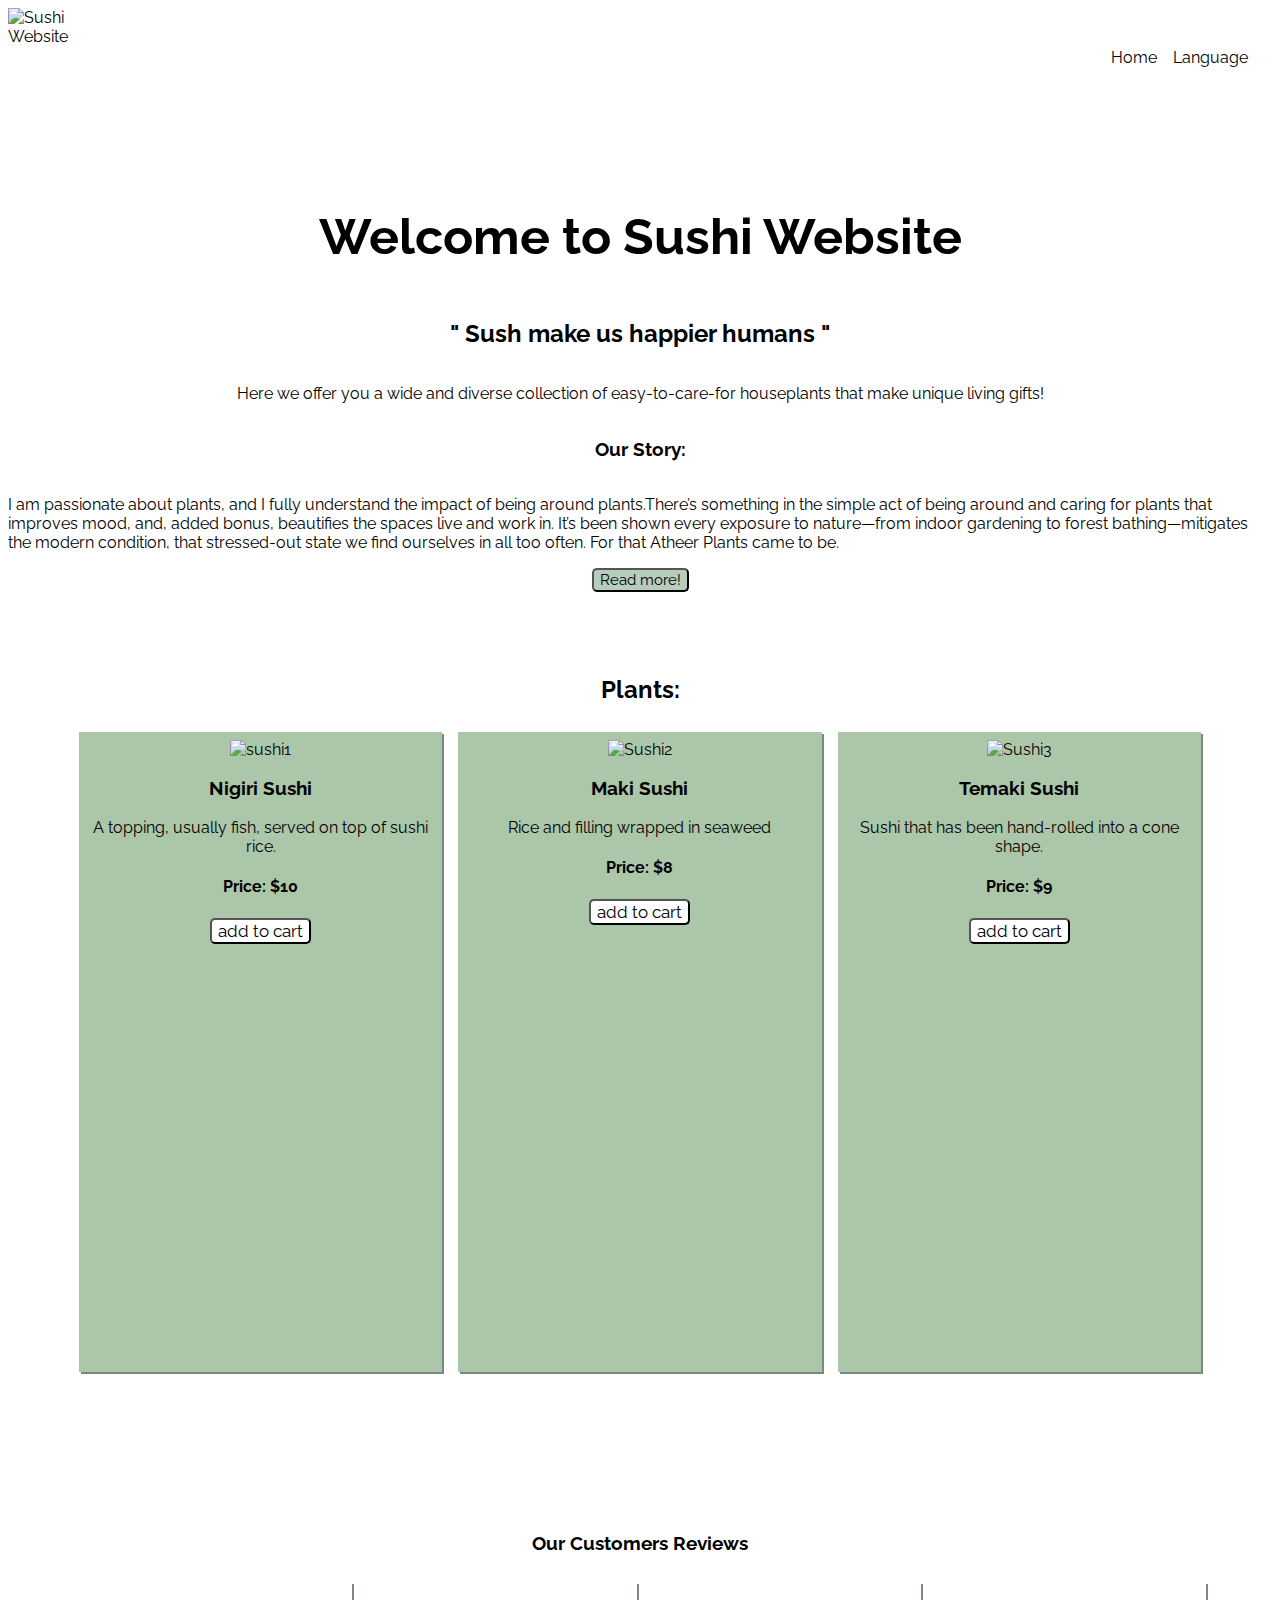
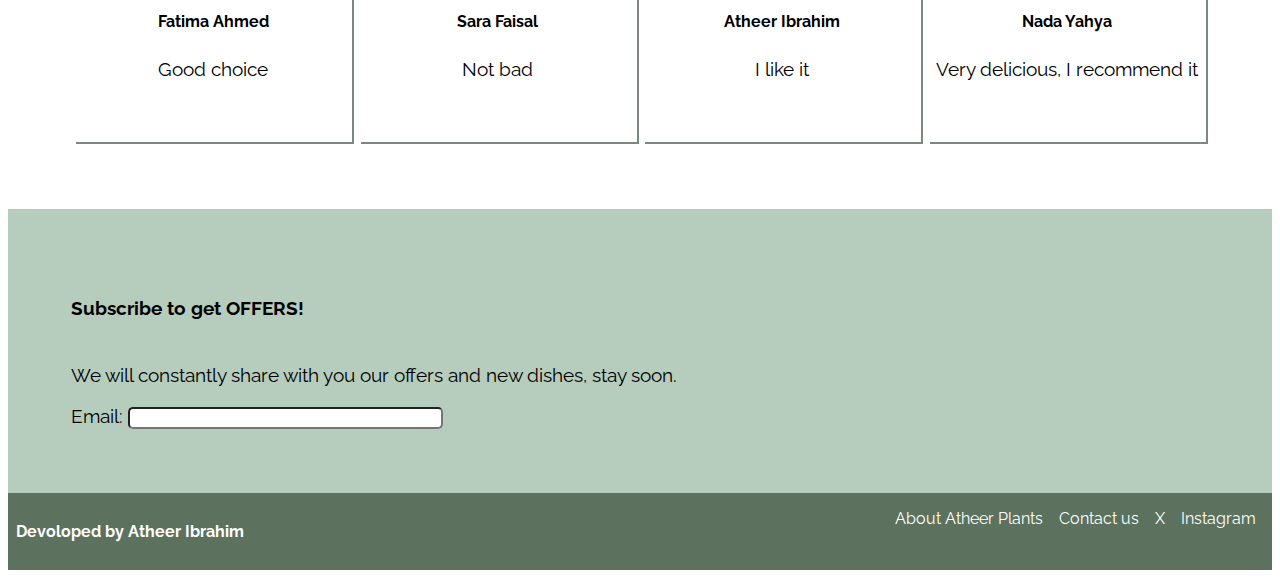
==== index.html @ 40ecdefb "change section about" ====
<!DOCTYPE html>
<html lang="en">
  <head>
    <meta charset="UTF-8" />
    <meta name="viewport" content="width=device-width" initial-scale="1.0" />
    <meta
      name="description"
      content="Ecommerce flower website built with html"
    />
    <meta name="author" content="Room8" />
    <link rel="preconnect" href="https://fonts.googleapis.com" />
    <link rel="preconnect" href="https://fonts.gstatic.com" crossorigin />
    <link
      href="https://fonts.googleapis.com/css2?family=Fredoka:wght@300..700&family=Raleway:ital,wght@0,100..900;1,100..900&family=Roboto:wght@100&display=swap"
      rel="stylesheet"
    />
    <title>Sushi Website</title>
    <link rel="icon" href="img/iconL.png" type="image/ x icon" />
    <link rel="stylesheet" href="style.css" />
  </head>

  <body>
    <header>
      <img src="img/L1.png" alt="Sushi Website" width="8%" height="8%" />
      <nav>
        <ul>
          <li><a href="#" role="button" class="nav-nav">Home</a></li>
          <li>
            <a href="#Language" role="button" class="nav-nav">Language</a>
          </li>
        </ul>
      </nav>
    </header>

    <main>
      <section id="About">
        <h1>Welcome to Sushi Website</h1>
        <h2>" Sush make us happier humans "</h2>
        <p>
          Here we offer you a wide and diverse collection of easy-to-care-for
          houseplants that make unique living gifts!
        </p>
        <h3>Our Story:</h3>
        <p>
          I am passionate about plants, and I fully understand the impact of
          being around plants.There’s something in the simple act of being
          around and caring for plants that improves mood, and, added bonus,
          beautifies the spaces live and work in. It’s been shown every exposure
          to nature—from indoor gardening to forest bathing—mitigates the modern
          condition, that stressed-out state we find ourselves in all too often.
          For that Atheer Plants came to be.
        </p>
        <button aria-label="Read more about us">Read more!</button>
      </section>

      <!-- Product Section -->

      <section id="products-section">
        <h2>Plants:</h2>

        <div class="products">
          <article class="product">
            <img
              src="https://th.bing.com/th/id/OIP.TfHrokat391_CIAOw90EuQHaFj?w=228&h=180&c=7&r=0&o=5&dpr=1.4&pid=1.7"
              class="img--products"
              alt="sushi1"
            />
            <h3>Nigiri Sushi</h3>
            <p>A topping, usually fish, served on top of sushi rice.</p>
            <h4>Price: $10</h4>
            <button aria-label="purchasing">add to cart</button>
          </article>

          <article class="product">
            <img
              src="https://th.bing.com/th/id/OIP.9Ju_peqFHGp0_SPlcBiK3wHaEc?w=287&h=180&c=7&r=0&o=5&dpr=1.4&pid=1.7"
              class="img--products"
              alt="Sushi2"
            />
            <h3>Maki Sushi</h3>
            <p>Rice and filling wrapped in seaweed</p>
            <h4>Price: $8</h4>
            <button aria-label="purchasing">add to cart</button>
          </article>

          <article class="product">
            <img
              src="https://th.bing.com/th/id/OIP.4RPrAVPdG1WI1OQa3d4S_gHaFd?w=223&h=180&c=7&r=0&o=5&dpr=1.4&pid=1.7"
              class="img--products"
              alt="Sushi3"
            />
            <h3>Temaki Sushi</h3>
            <p>Sushi that has been hand-rolled into a cone shape.</p>
            <h4>Price: $9</h4>
            <button aria-label="purchasing">add to cart</button>
          </article>
        </div>
      </section>

      <section id="reviews">
        <h4>Our Customers Reviews</h4>
        <div class="customer-review">
          <article class="customer">
            <h5>Fatima Ahmed</h5>
            <p>Good choice</p>
          </article>

          <article class="customer">
            <h5>Sara Faisal</h5>
            <p>Not bad</p>
          </article>

          <article class="customer">
            <h5>Atheer Ibrahim</h5>
            <p>I like it</p>
          </article>

          <article class="customer">
            <h5>Nada Yahya</h5>
            <p>Very delicious, I recommend it</p>
          </article>
        </div>
      </section>

      <section id="subscribtion">
        <h4>Subscribe to get OFFERS!</h4>
        <p>
          We will constantly share with you our offers and new dishes, stay
          soon.
        </p>
        <form>
          <label for="email">Email:</label>
          <input
            type="email"
            id="email"
            name="email"
            size="50"
            aria-describedby="tips"
          />
        </form>
      </section>

      <footer>
        <h4>Devoloped by Atheer Ibrahim</h4>
        <nav>
          <ul>
            <li>
              <a href="##" role="button" class="nav-nav" style="color: white"
                >About Atheer Plants</a
              >
            </li>
            <li>
              <a
                href="#Contact"
                role="button"
                class="nav-nav"
                style="color: white"
                >Contact us</a
              >
            </li>
            <li>
              <a href="#X" role="button" class="nav-nav" style="color: white"
                >X</a
              >
            </li>
            <li>
              <a
                href="#Instagram"
                role="button"
                class="nav-nav"
                style="color: white"
                >Instagram</a
              >
            </li>
          </ul>
        </nav>
      </footer>
    </main>
  </body>
</html>
---- style.css ----
* {
    scroll-behavior: smooth;
    font-family: "Raleway", sans-serif;
    box-sizing: border-box;
  }


  /* header starts here */

  header {
    display: flex;
    justify-content: space-between;
    background-color: #fff;
    z-index: 100;
    position: sticky;
    top: 0;
  }

  header nav ul {
    padding: 1rem;
    font-size: 1rem;
    list-style-type: none;
    display: flex;
    justify-content: center;
  } 

  nav ul li {
    padding: 0.5rem;
  }

  .nav-nav {
    color: black;
    text-decoration: none;
  }
  
  .nav-nav:hover {
    font-size: 1.2rem;
    background-color: #b6cdbd;
  }


  /* About starts here */

  #About {
    display: flex;
    flex-direction: column;
    justify-content: center;
    align-items: center;
    background-image: url(img/L3.png);
    background-size: contain;
    background-repeat: repeat-x;
    background-position: center;
  }

  #About h1 {
    margin-top: 100px;
    font-size: 50px;
  }

  #About button {
    background-color: #b6cdbd;
    box-shadow: #7b887f;
    font-size: 15px;
    border-radius: 5px;
    transition-property: transform;
    transition-duration: 0.10s;
  }

  #About button:hover {
    transform: scale(1.1);
  }

  /* products start here */

  #products-section {
    padding: 5%;
    text-align: center;
    justify-content: space-between;
  }

  .products {
    display: flex;
    flex-direction: row;
    justify-content: center;
  }

  .product { 
    background-color: #acc6aa;
    padding: 0.5rem;
    margin: 0.5rem;
    box-shadow:2px 2px #7b887f;
    width: 50rem;
    height: 40rem;
  }

  .img--products {
    width: 200px;
    height: 300px;
    transition-property: transform;
    transition-duration: 0.30s;
  }

  #products-section button {
    background-color:#fff;
    box-shadow: #7b887f;
    font-size: 17px;
    border-radius: 5px;
    transition-property: transform;
    transition-duration: 0.10s;
  }

  #products-section button:hover {
    transform: scale(1.1);
  }
  .img--products:hover {
    transform: scaleX(1.2);
  }


  /* reviews starts here */

  #reviews {
    background-color:#fff;
    font-size: 1.2rem;
    text-align: center;
    padding:5%;
  }

  .customer-review {
    display: flex;
    flex-direction: row;
    justify-content: center;
  }

  .customer {
    background-color: #fff;
    padding: 0.2rem;
    margin: 0.2rem;
    box-shadow:2px 2px #7b887f;
    width: 30rem;
    height: 10rem;
  }


  /* subscribtion starts here */

#subscribtion {
  background-color:#b6cdbd;
  font-size: 1.2rem;
  display: flex;
  flex-direction:column;
  justify-content:left;
  align-items: left;
  padding:5%;
}

input {
  width: 27%;
  box-sizing:content-box;
  border-radius: 5px;
}


  /* footer starts here */

  footer {
    background-color:#5c715e;
    color: white;
    padding: 0.5rem;
    text-align: center;
    display: flex;
    justify-content: space-between;
  }
  
  footer nav ul {
    list-style-type: none;
    display: flex;
    justify-content: center;
    padding: 0;
    margin: 0;
  }
 
  /* media queries */
  /* desktop 1024px no differences occures */

  @media screen and (max-width: 768px) { /* tablets */
    .products {
      display: flex;
      flex-direction: column;
      justify-content:center;
    }

    .product { 
      background-color: #acc6aa;
      padding: 0.2rem;
      margin: 0.2rem;
      box-shadow:2px 2px #7b887f;
      width:auto;
      height:auto;
    }
    
  }

  
  @media screen and (max-width: 600px) { /* mobile phones */
    .nav-nav:hover {
      font-size: 1rem;
      color: #5c715e;
    }

    #About {
      display: flex;
      flex-direction: column;
      justify-content: center;
      align-items: center;
      background-image:none;
      background-size: none;
      background-repeat: none;
      background-position: none;
    }

    .products {
      display: flex;
      flex-direction: column;
      justify-content:center;
    }

    .product { 
      background-color: #acc6aa;
      padding: 0.2rem;
      margin: 0.2rem;
      box-shadow:2px 2px #7b887f;
      width:auto;
      height:auto;
    }
    
  }
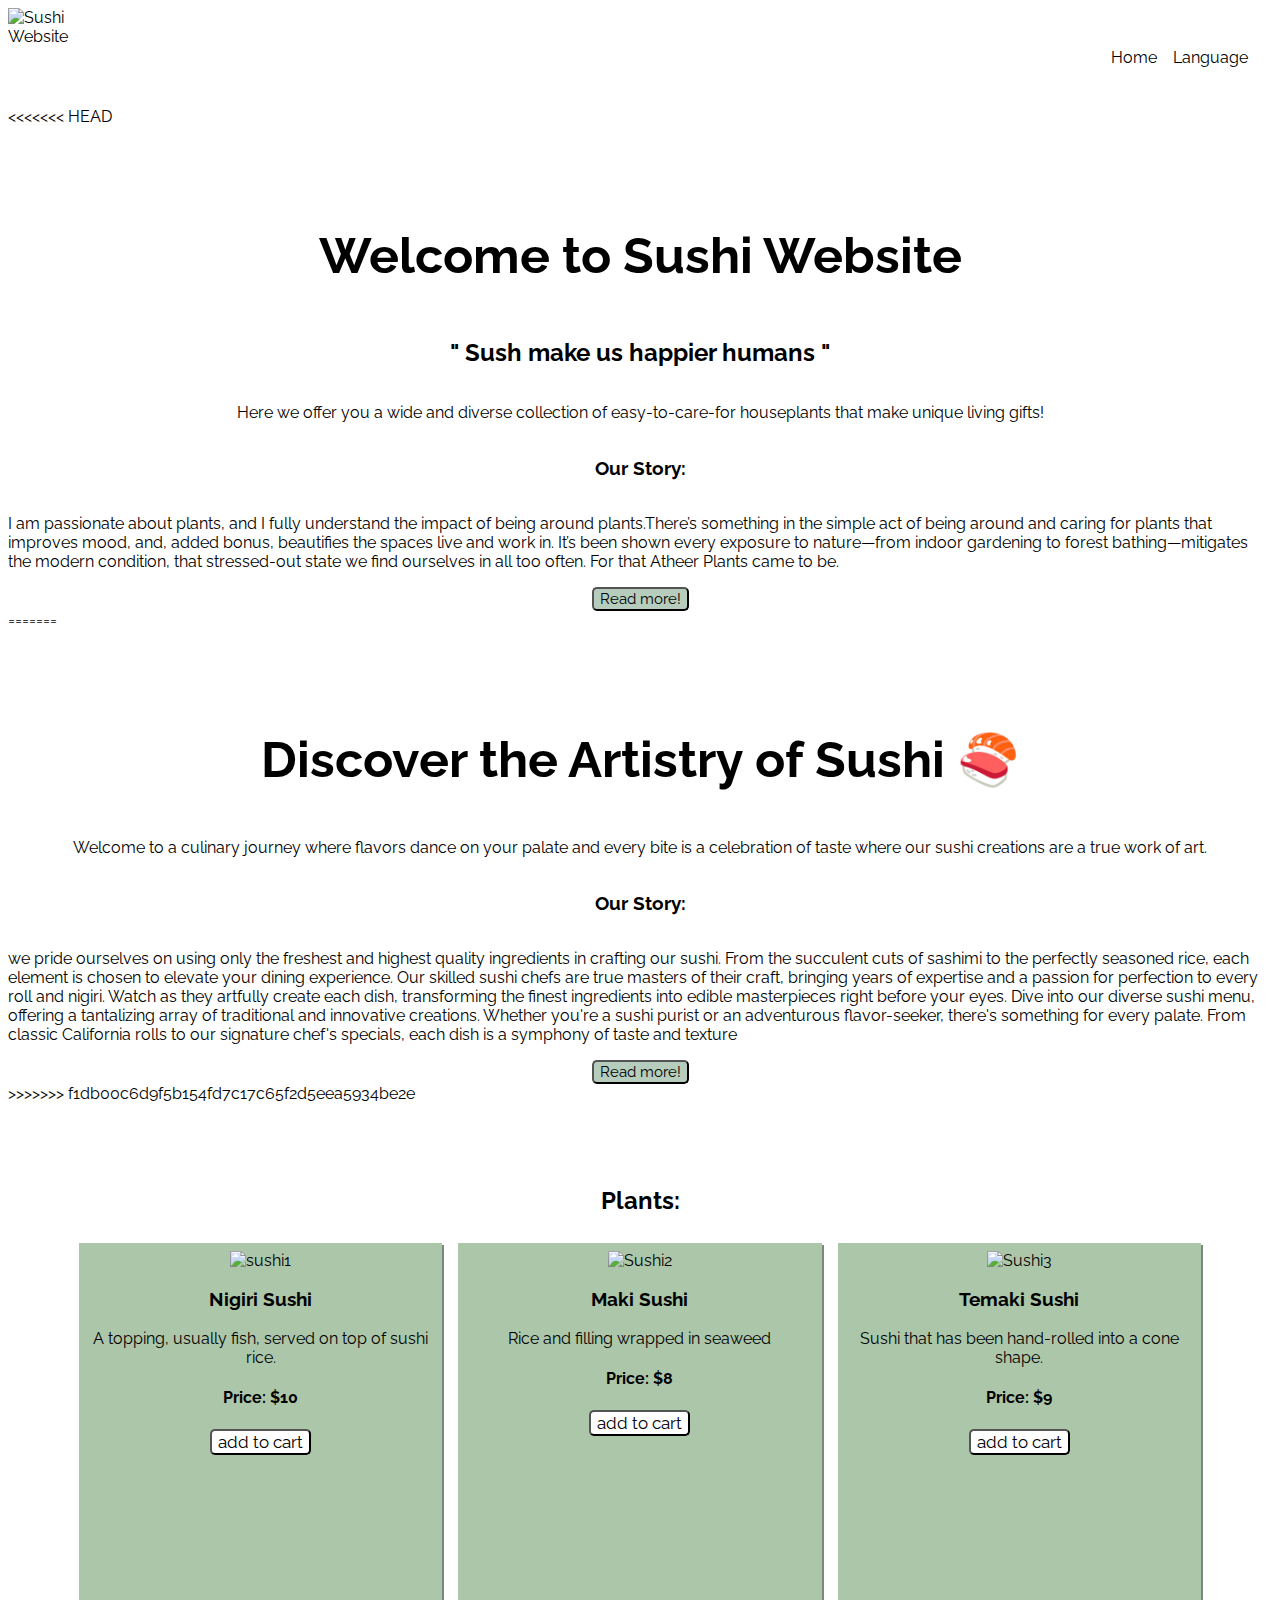
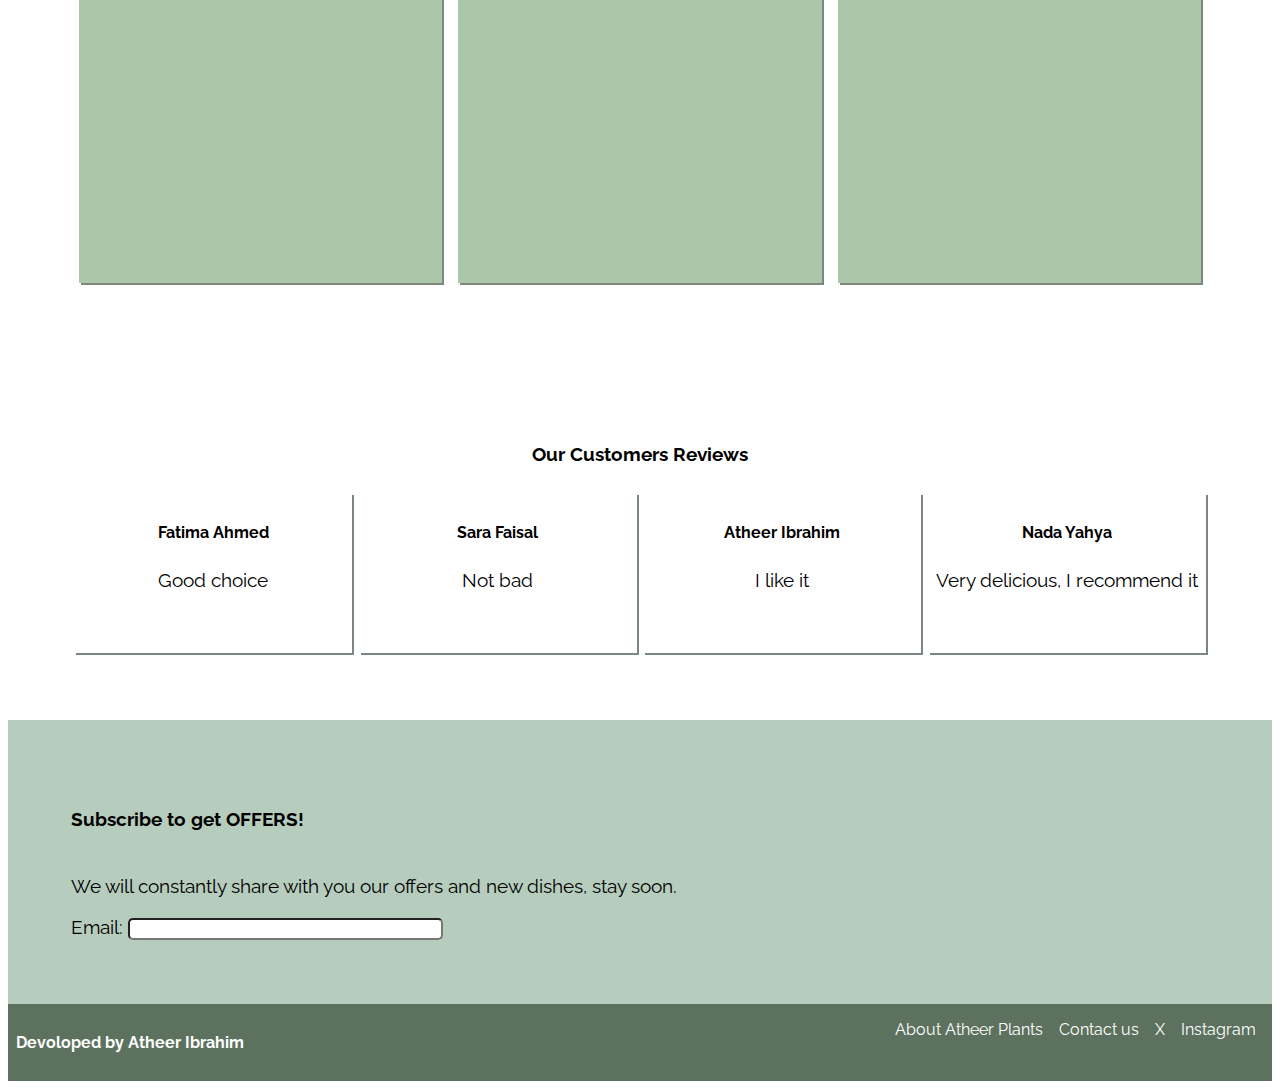
==== commit 602f3dfb: "Merge branch 'main' of https://github.com/Fatimau0/Trello-Project" ====
--- a/index.html
+++ b/index.html
@@ -33,6 +33,7 @@
     </header>
 
     <main>
+<<<<<<< HEAD
       <section id="About">
         <h1>Welcome to Sushi Website</h1>
         <h2>" Sush make us happier humans "</h2>
@@ -52,6 +53,20 @@
         </p>
         <button aria-label="Read more about us">Read more!</button>
       </section>
+=======
+        <section id="About">
+            <h1> Discover the Artistry of Sushi 🍣 </h1>
+            <p> Welcome to a culinary journey where flavors dance on your palate and every bite is a celebration of taste  where our sushi creations are a true work of art. </p>
+             <h3> Our Story: </h3>
+             <p>  we pride ourselves on using only the freshest and highest quality ingredients in crafting our sushi. From the succulent cuts of sashimi to the perfectly seasoned rice, each element is chosen to elevate your dining experience.
+                Our skilled sushi chefs are true masters of their craft, bringing years of expertise and a passion for perfection to every roll and nigiri. Watch as they artfully create each dish, transforming the finest ingredients into edible masterpieces right before your eyes.
+                Dive into our diverse sushi menu, offering a tantalizing array of traditional and innovative creations. Whether you're a sushi purist or an adventurous flavor-seeker, there's something for every palate. From classic California rolls to our signature chef's specials, each dish is a symphony of taste and texture
+             </p>
+             <button aria-label="Read more about us"> Read more!</button>
+        </section>
+        
+        <!-- Product Section -->
+>>>>>>> f1db00c6d9f5b154fd7c17c65f2d5eea5934be2e
 
       <!-- Product Section -->
 
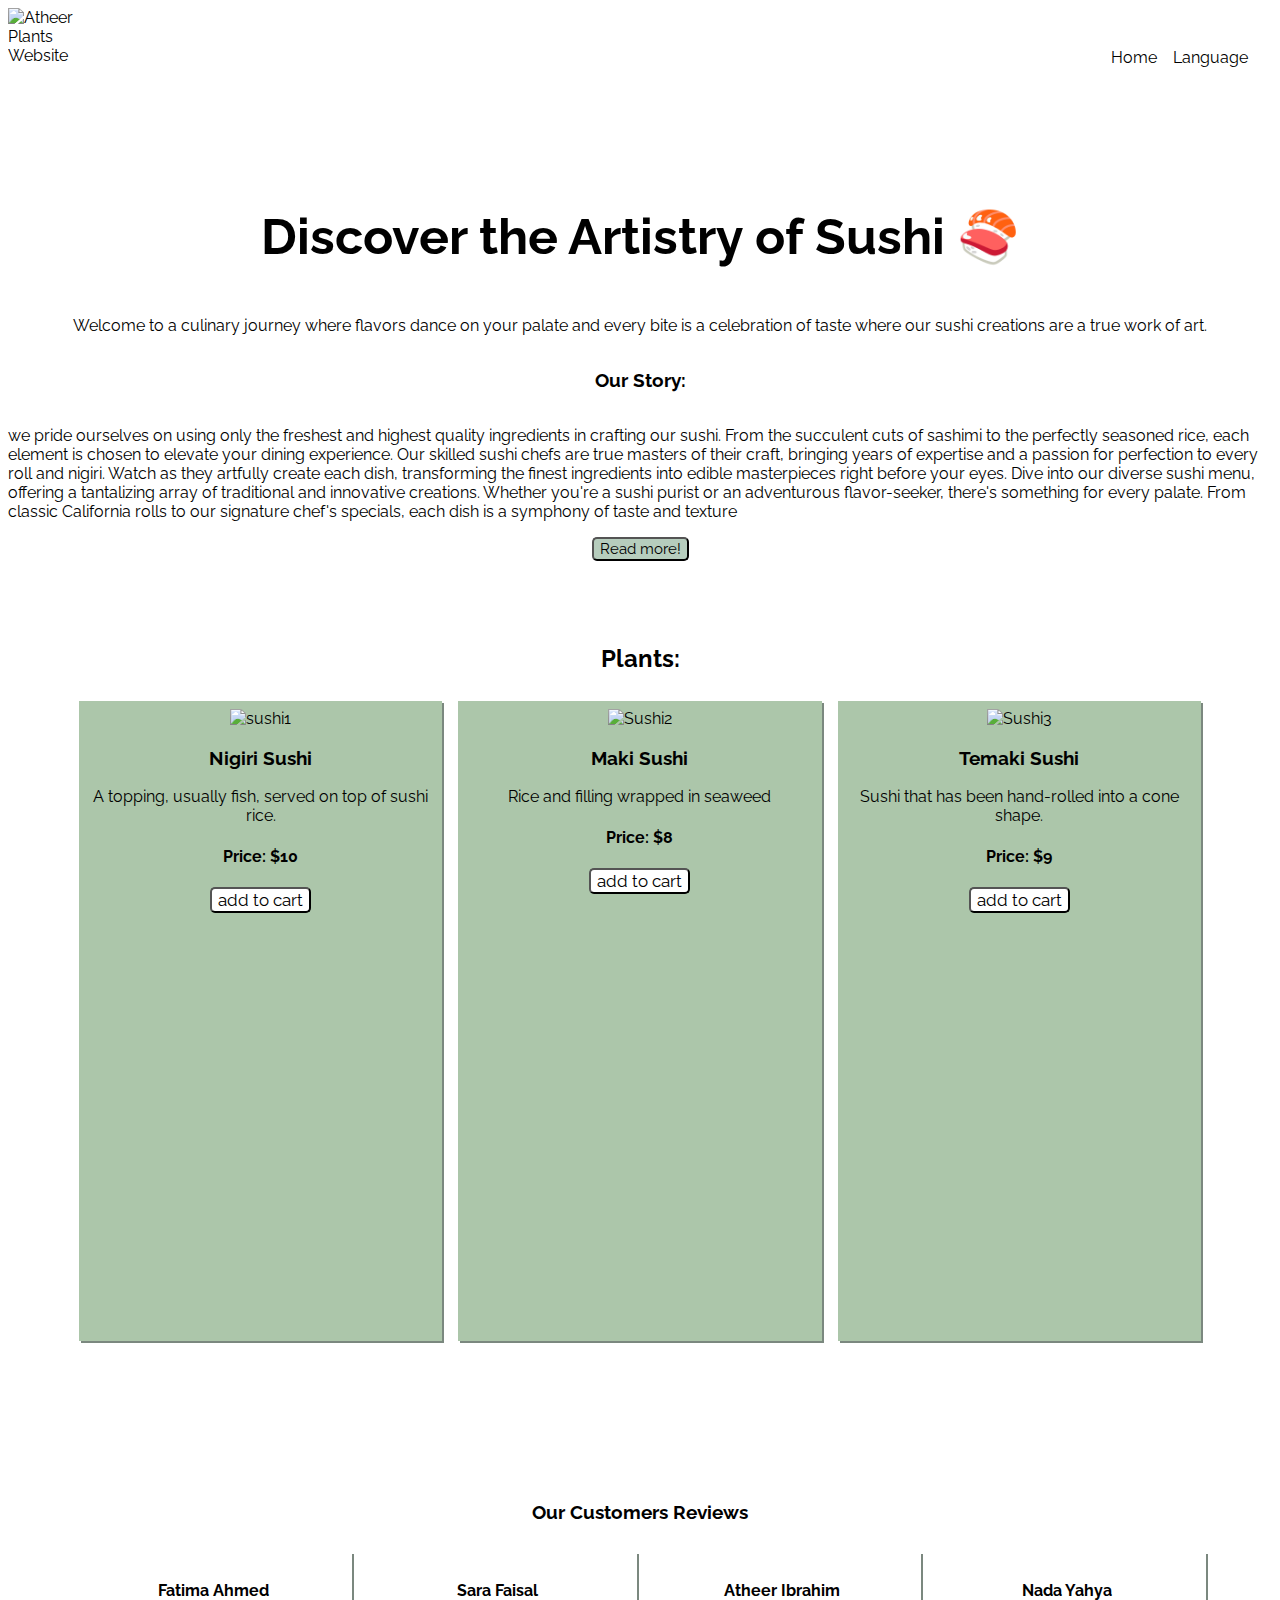
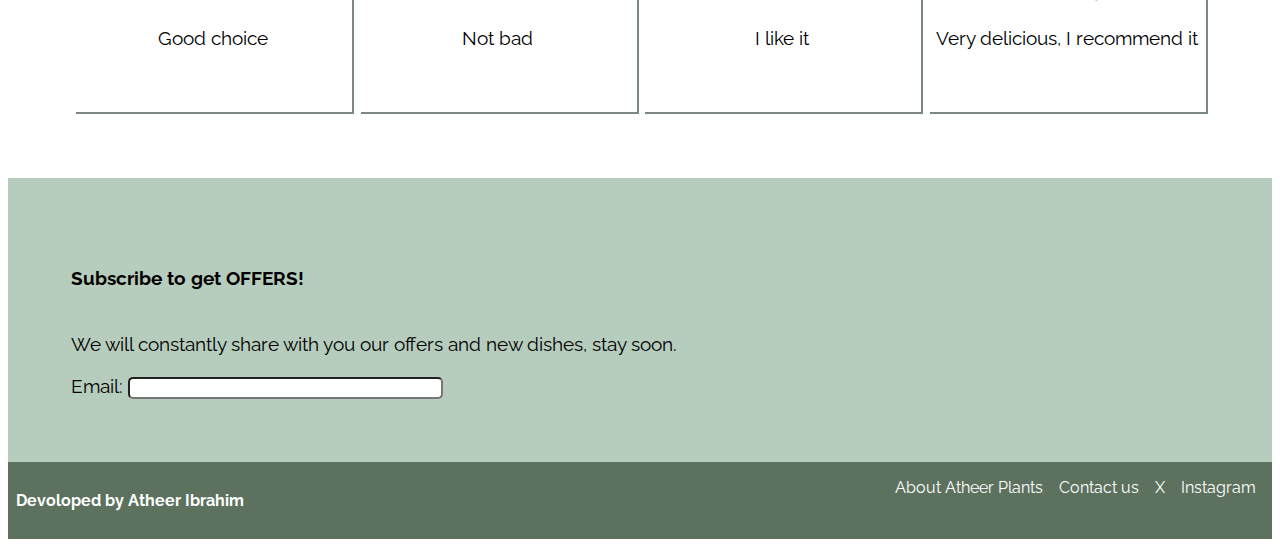
==== commit 7f10bf11: "solve problem" ====
--- a/index.html
+++ b/index.html
@@ -21,7 +21,12 @@
 
   <body>
     <header>
-      <img src="img/L1.png" alt="Sushi Website" width="8%" height="8%" />
+      <img
+        src="img/L1.png"
+        alt="Atheer Plants Website"
+        width="8%"
+        height="8%"
+      />
       <nav>
         <ul>
           <li><a href="#" role="button" class="nav-nav">Home</a></li>
@@ -33,40 +38,31 @@
     </header>
 
     <main>
-<<<<<<< HEAD
       <section id="About">
-        <h1>Welcome to Sushi Website</h1>
-        <h2>" Sush make us happier humans "</h2>
+        <h1>Discover the Artistry of Sushi 🍣</h1>
         <p>
-          Here we offer you a wide and diverse collection of easy-to-care-for
-          houseplants that make unique living gifts!
+          Welcome to a culinary journey where flavors dance on your palate and
+          every bite is a celebration of taste where our sushi creations are a
+          true work of art.
         </p>
         <h3>Our Story:</h3>
         <p>
-          I am passionate about plants, and I fully understand the impact of
-          being around plants.There’s something in the simple act of being
-          around and caring for plants that improves mood, and, added bonus,
-          beautifies the spaces live and work in. It’s been shown every exposure
-          to nature—from indoor gardening to forest bathing—mitigates the modern
-          condition, that stressed-out state we find ourselves in all too often.
-          For that Atheer Plants came to be.
+          we pride ourselves on using only the freshest and highest quality
+          ingredients in crafting our sushi. From the succulent cuts of sashimi
+          to the perfectly seasoned rice, each element is chosen to elevate your
+          dining experience. Our skilled sushi chefs are true masters of their
+          craft, bringing years of expertise and a passion for perfection to
+          every roll and nigiri. Watch as they artfully create each dish,
+          transforming the finest ingredients into edible masterpieces right
+          before your eyes. Dive into our diverse sushi menu, offering a
+          tantalizing array of traditional and innovative creations. Whether
+          you're a sushi purist or an adventurous flavor-seeker, there's
+          something for every palate. From classic California rolls to our
+          signature chef's specials, each dish is a symphony of taste and
+          texture
         </p>
         <button aria-label="Read more about us">Read more!</button>
       </section>
-=======
-        <section id="About">
-            <h1> Discover the Artistry of Sushi 🍣 </h1>
-            <p> Welcome to a culinary journey where flavors dance on your palate and every bite is a celebration of taste  where our sushi creations are a true work of art. </p>
-             <h3> Our Story: </h3>
-             <p>  we pride ourselves on using only the freshest and highest quality ingredients in crafting our sushi. From the succulent cuts of sashimi to the perfectly seasoned rice, each element is chosen to elevate your dining experience.
-                Our skilled sushi chefs are true masters of their craft, bringing years of expertise and a passion for perfection to every roll and nigiri. Watch as they artfully create each dish, transforming the finest ingredients into edible masterpieces right before your eyes.
-                Dive into our diverse sushi menu, offering a tantalizing array of traditional and innovative creations. Whether you're a sushi purist or an adventurous flavor-seeker, there's something for every palate. From classic California rolls to our signature chef's specials, each dish is a symphony of taste and texture
-             </p>
-             <button aria-label="Read more about us"> Read more!</button>
-        </section>
-        
-        <!-- Product Section -->
->>>>>>> f1db00c6d9f5b154fd7c17c65f2d5eea5934be2e
 
       <!-- Product Section -->
 
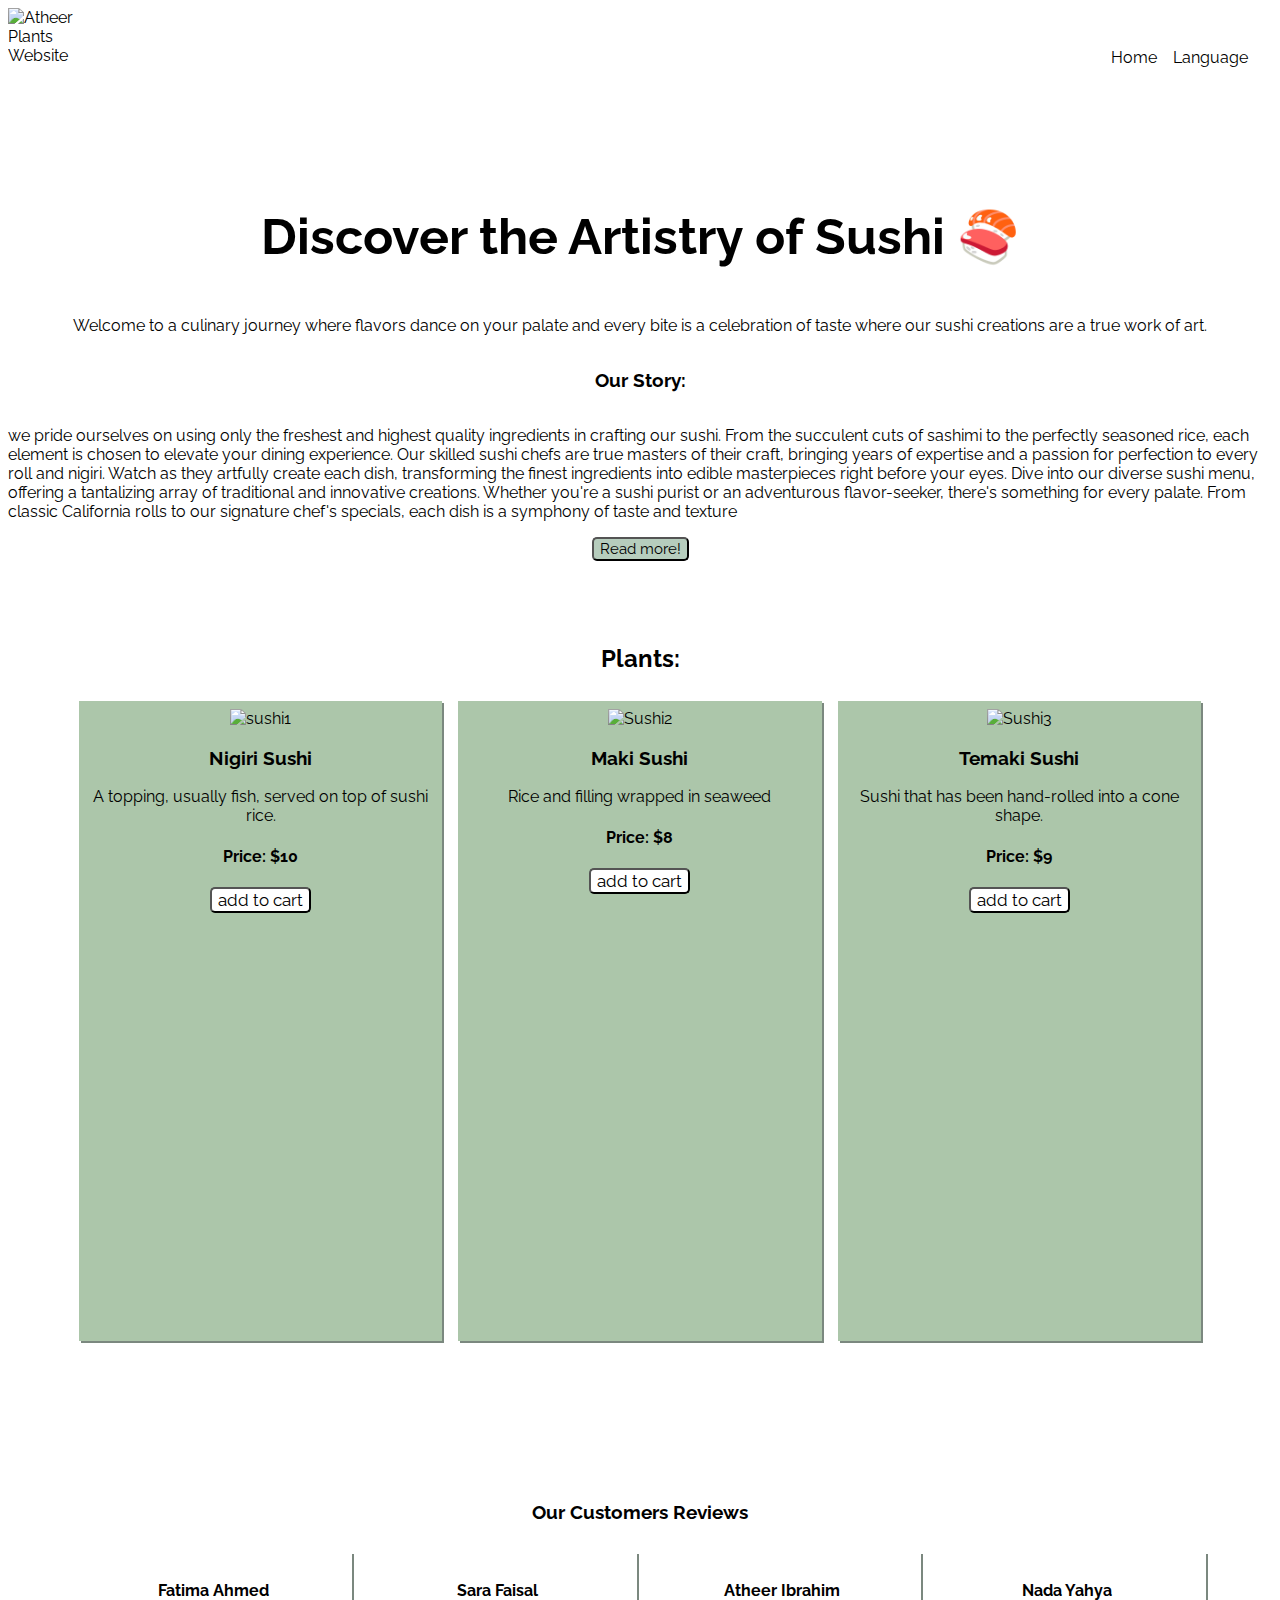
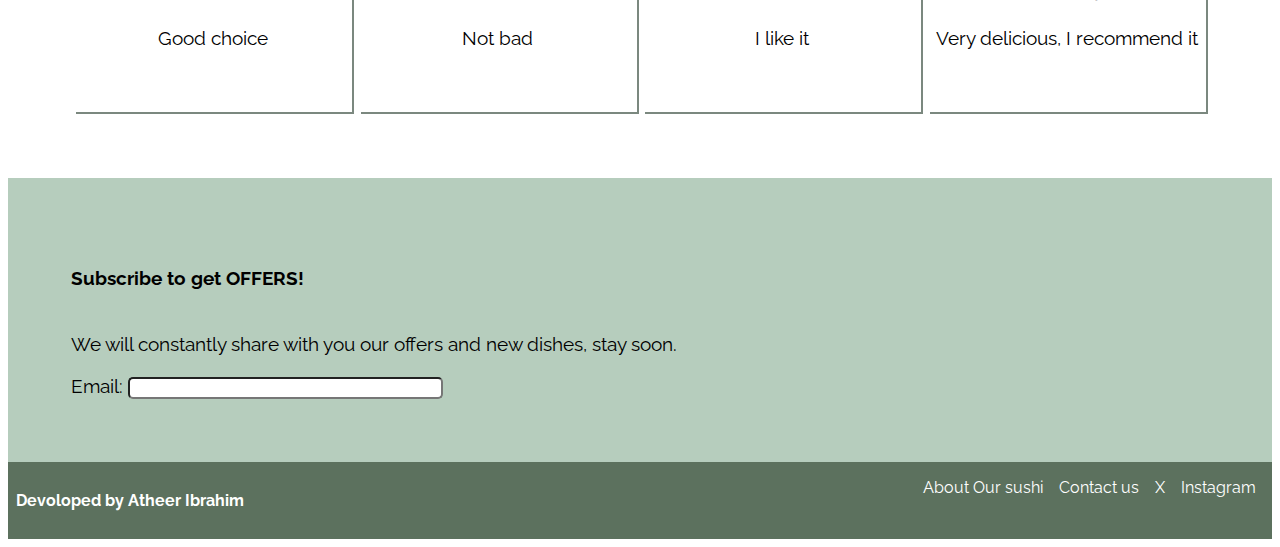
==== commit 401ac060: "footer change" ====
--- a/index.html
+++ b/index.html
@@ -157,7 +157,7 @@
           <ul>
             <li>
               <a href="##" role="button" class="nav-nav" style="color: white"
-                >About Atheer Plants</a
+                >About Our sushi</a
               >
             </li>
             <li>
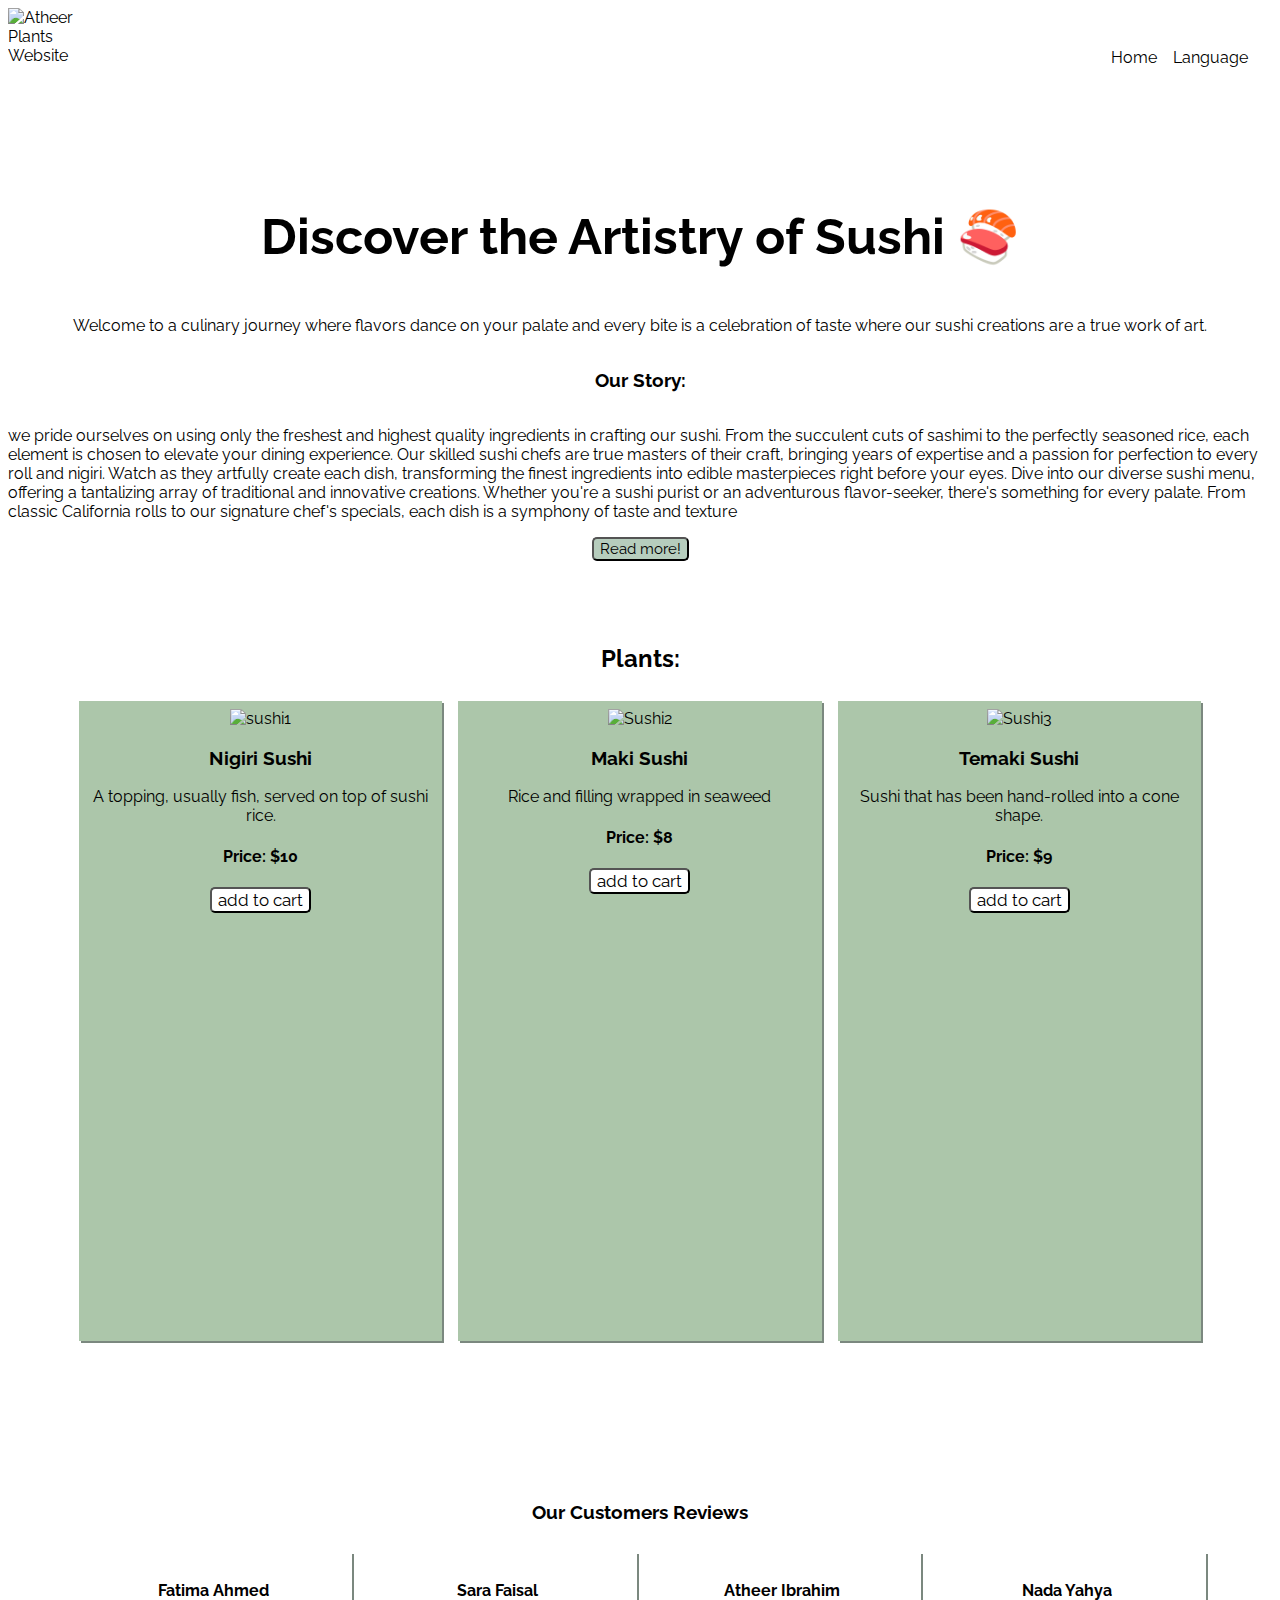
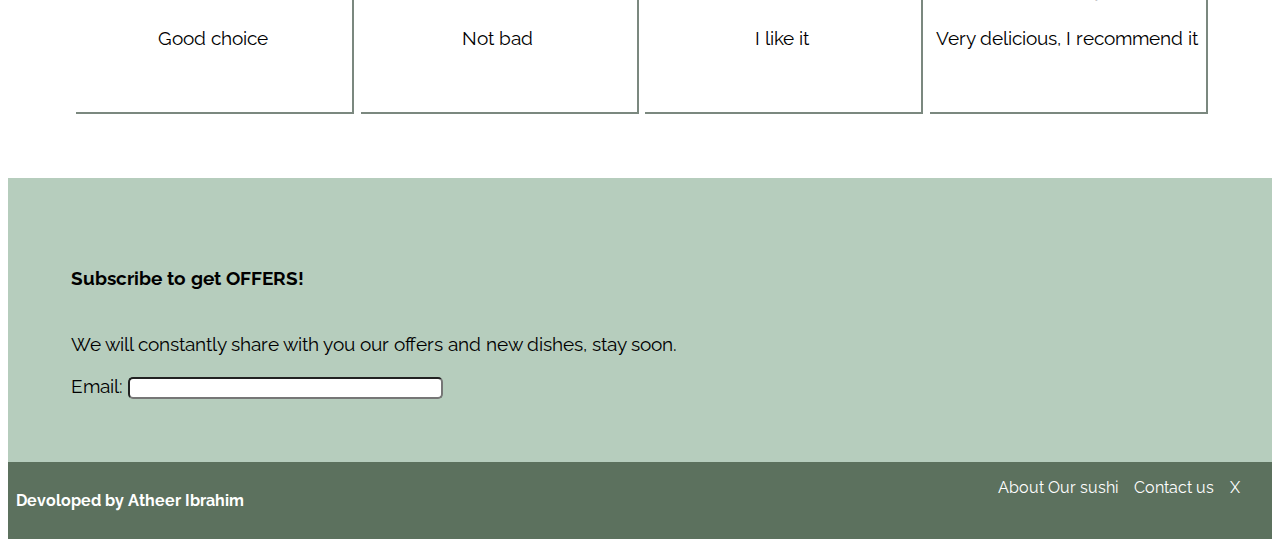
==== commit 86b0f0bc: "Facebook item" ====
--- a/index.html
+++ b/index.html
@@ -175,13 +175,12 @@
               >
             </li>
             <li>
-              <a
-                href="#Instagram"
-                role="button"
-                class="nav-nav"
-                style="color: white"
-                >Instagram</a
-              >
+              <a href="https://www.facebook.com/"
+                ><i
+                  class="fa-brands fa-facebook fa-2x"
+                  aria-label="visit our facebook"
+                ></i
+              ></a>
             </li>
           </ul>
         </nav>
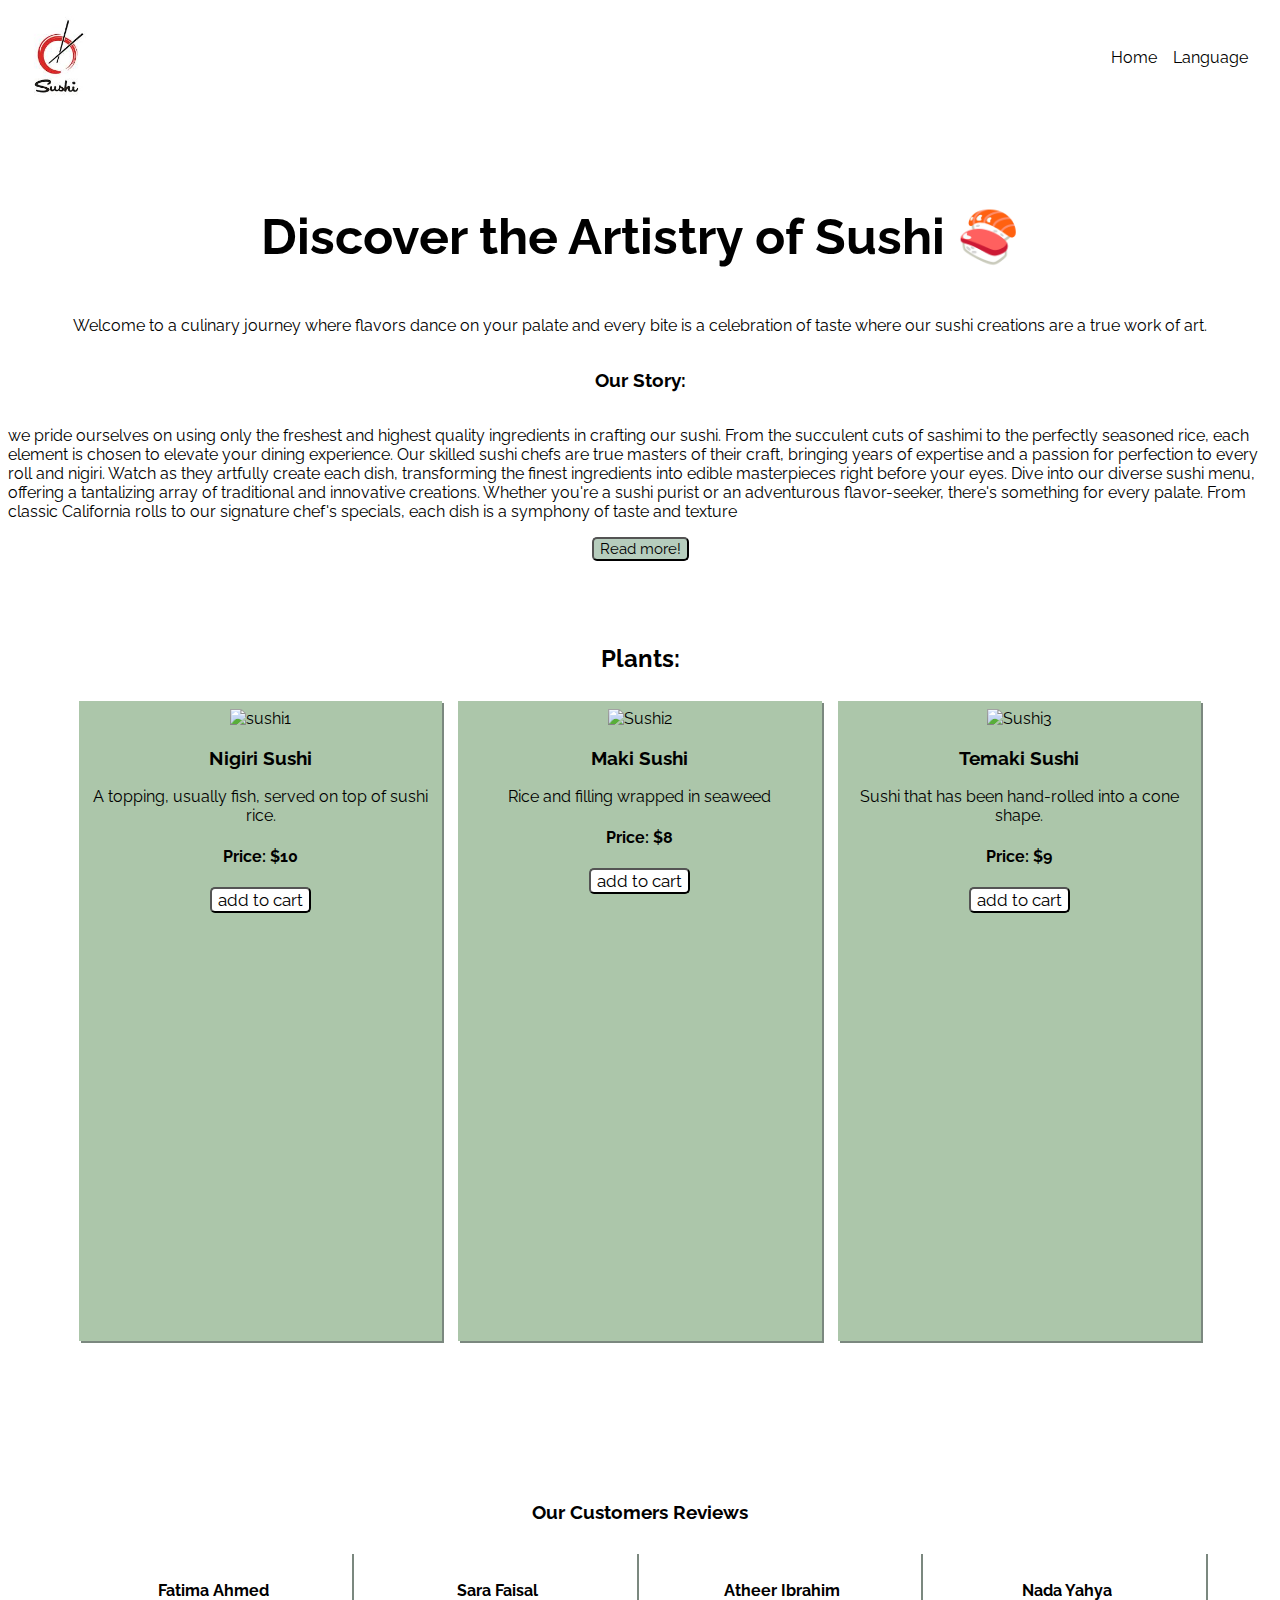
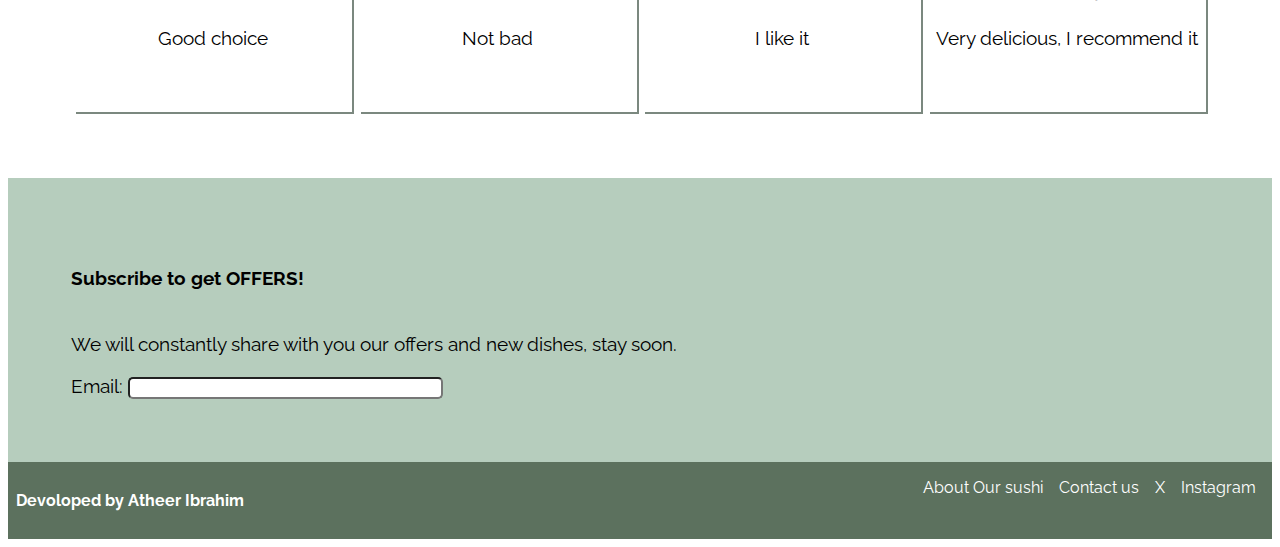
==== commit 4ee531d4: "logo change" ====
--- a/index.html
+++ b/index.html
@@ -22,7 +22,7 @@
   <body>
     <header>
       <img
-        src="img/L1.png"
+        src="img/soshi-logo.jpg"
         alt="Atheer Plants Website"
         width="8%"
         height="8%"
@@ -175,12 +175,13 @@
               >
             </li>
             <li>
-              <a href="https://www.facebook.com/"
-                ><i
-                  class="fa-brands fa-facebook fa-2x"
-                  aria-label="visit our facebook"
-                ></i
-              ></a>
+              <a
+                href="#Instagram"
+                role="button"
+                class="nav-nav"
+                style="color: white"
+                >Instagram</a
+              >
             </li>
           </ul>
         </nav>
--- a/style.css
+++ b/style.css
@@ -3,7 +3,7 @@
     font-family: "Raleway", sans-serif;
     box-sizing: border-box;
   }
-
+  
 
   /* header starts here */
 
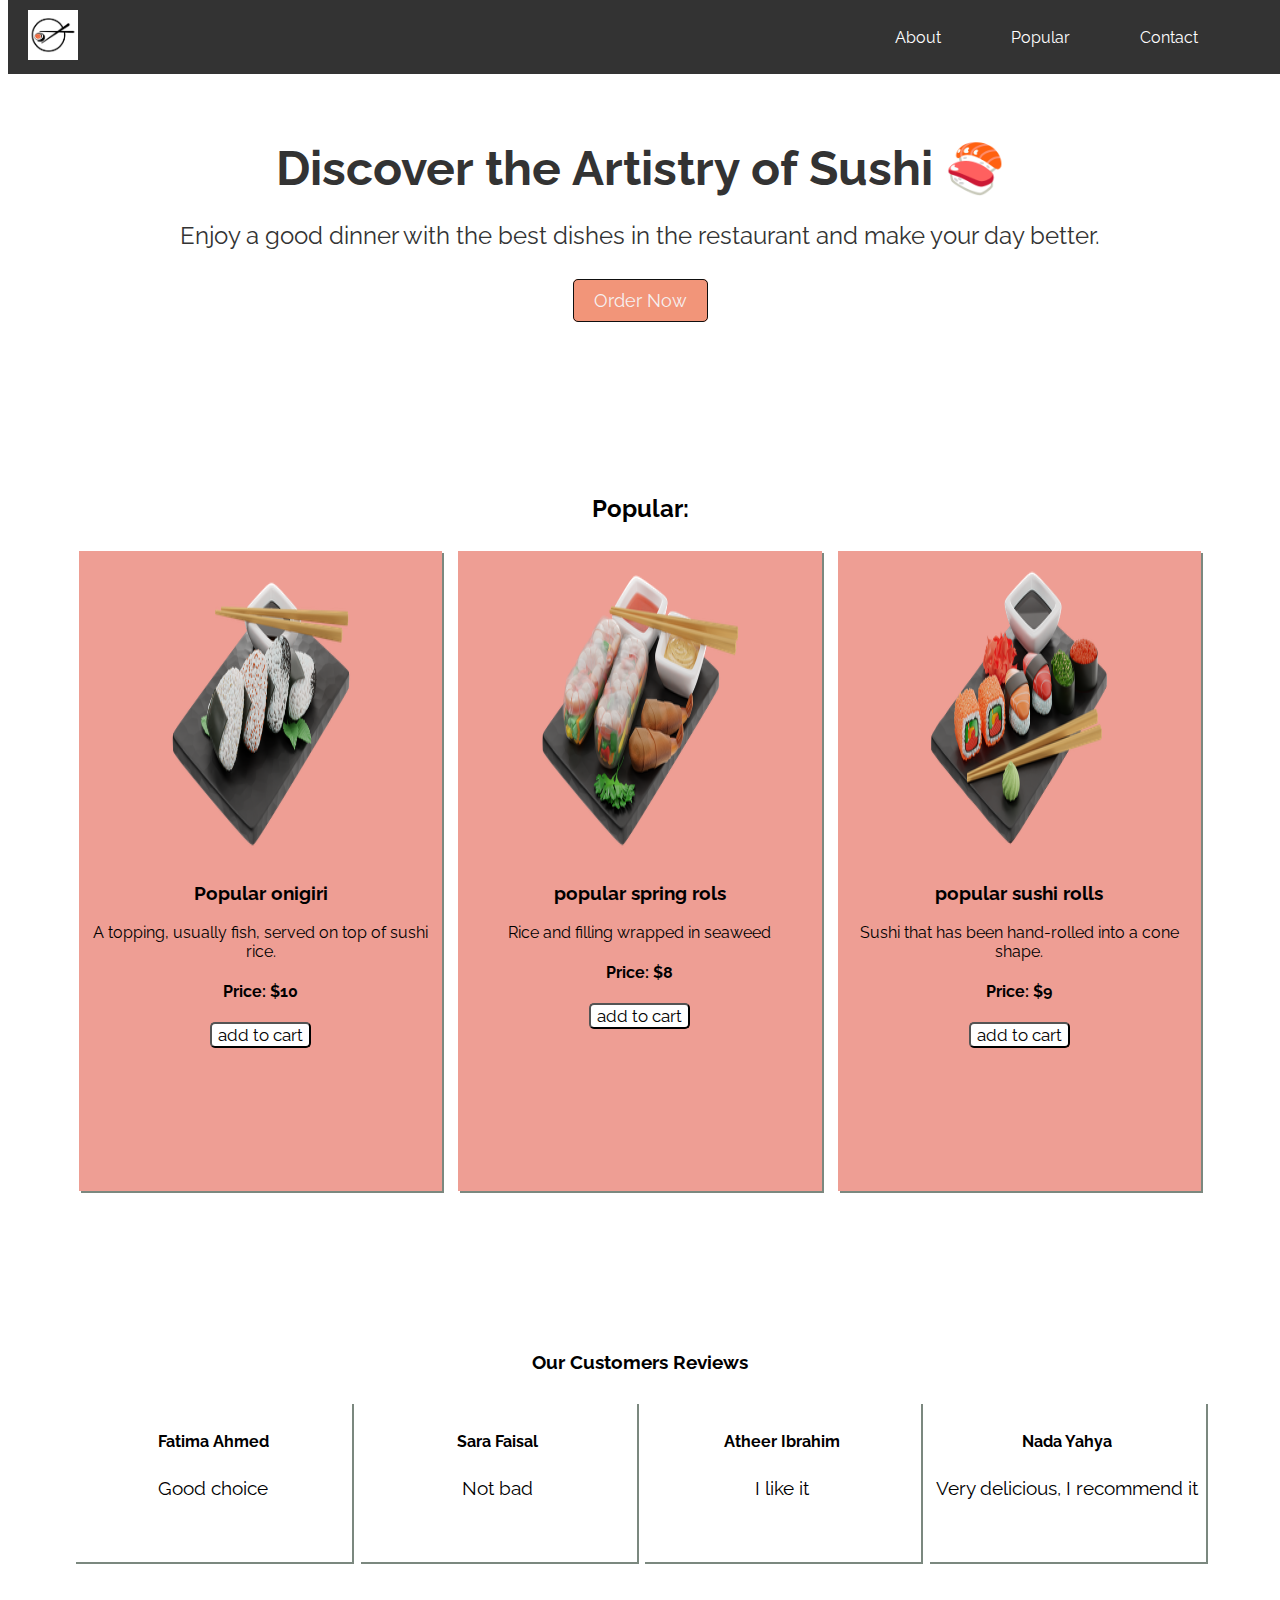
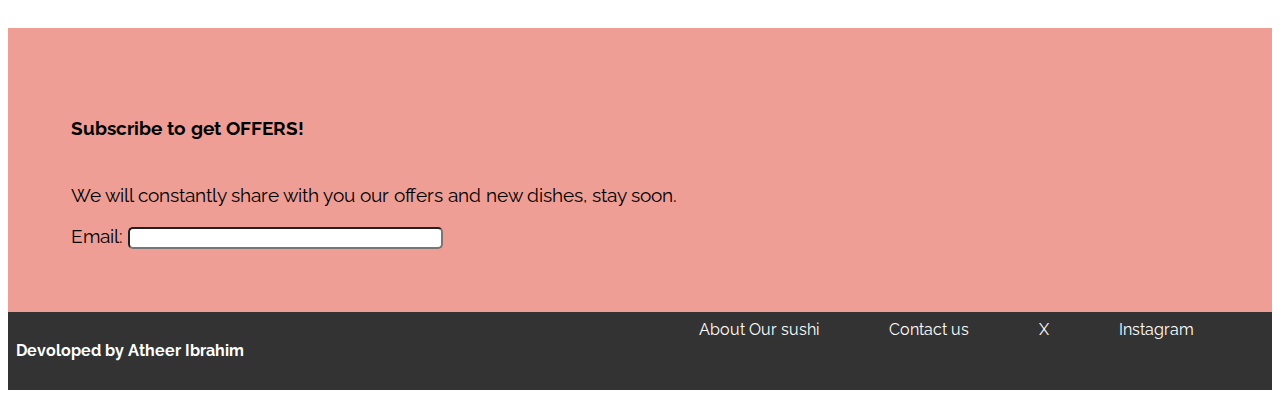
==== commit ddc02512: "header" ====
--- a/index.html
+++ b/index.html
@@ -20,63 +20,45 @@
   </head>
 
   <body>
-    <header>
-      <img
-        src="img/soshi-logo.jpg"
-        alt="Atheer Plants Website"
-        width="8%"
-        height="8%"
-      />
+    <!-- Header Section -->
+    <header class="header">
+      <article class="logo">
+        <img src="/img/logo_sushi.png" alt="Company Logo" />
+      </article>
+
       <nav>
         <ul>
-          <li><a href="#" role="button" class="nav-nav">Home</a></li>
-          <li>
-            <a href="#Language" role="button" class="nav-nav">Language</a>
-          </li>
+          <li><a href="#about">About</a></li>
+          <li><a href="#Popular">Popular</a></li>
+          <li><a href="#contact">Contact</a></li>
         </ul>
       </nav>
     </header>
 
     <main>
-      <section id="About">
+      <!-- Hero Section -->
+      <section id="About" class="hero">
         <h1>Discover the Artistry of Sushi 🍣</h1>
         <p>
-          Welcome to a culinary journey where flavors dance on your palate and
-          every bite is a celebration of taste where our sushi creations are a
-          true work of art.
+          Enjoy a good dinner with the best dishes in the restaurant and make
+          your day better.
         </p>
-        <h3>Our Story:</h3>
-        <p>
-          we pride ourselves on using only the freshest and highest quality
-          ingredients in crafting our sushi. From the succulent cuts of sashimi
-          to the perfectly seasoned rice, each element is chosen to elevate your
-          dining experience. Our skilled sushi chefs are true masters of their
-          craft, bringing years of expertise and a passion for perfection to
-          every roll and nigiri. Watch as they artfully create each dish,
-          transforming the finest ingredients into edible masterpieces right
-          before your eyes. Dive into our diverse sushi menu, offering a
-          tantalizing array of traditional and innovative creations. Whether
-          you're a sushi purist or an adventurous flavor-seeker, there's
-          something for every palate. From classic California rolls to our
-          signature chef's specials, each dish is a symphony of taste and
-          texture
-        </p>
-        <button aria-label="Read more about us">Read more!</button>
+        <a href="#products" class="cta-button" role="button">Order Now</a>
       </section>
 
       <!-- Product Section -->
 
       <section id="products-section">
-        <h2>Plants:</h2>
+        <h2>Popular:</h2>
 
         <div class="products">
           <article class="product">
             <img
-              src="https://th.bing.com/th/id/OIP.TfHrokat391_CIAOw90EuQHaFj?w=228&h=180&c=7&r=0&o=5&dpr=1.4&pid=1.7"
+              src="/img/popular-onigiri.png"
               class="img--products"
               alt="sushi1"
             />
-            <h3>Nigiri Sushi</h3>
+            <h3>Popular onigiri</h3>
             <p>A topping, usually fish, served on top of sushi rice.</p>
             <h4>Price: $10</h4>
             <button aria-label="purchasing">add to cart</button>
@@ -84,11 +66,11 @@
 
           <article class="product">
             <img
-              src="https://th.bing.com/th/id/OIP.9Ju_peqFHGp0_SPlcBiK3wHaEc?w=287&h=180&c=7&r=0&o=5&dpr=1.4&pid=1.7"
+              src="/img/popular-spring-rols.png"
               class="img--products"
               alt="Sushi2"
             />
-            <h3>Maki Sushi</h3>
+            <h3>popular spring rols</h3>
             <p>Rice and filling wrapped in seaweed</p>
             <h4>Price: $8</h4>
             <button aria-label="purchasing">add to cart</button>
@@ -96,11 +78,11 @@
 
           <article class="product">
             <img
-              src="https://th.bing.com/th/id/OIP.4RPrAVPdG1WI1OQa3d4S_gHaFd?w=223&h=180&c=7&r=0&o=5&dpr=1.4&pid=1.7"
+              src="/img/popular-sushi-rolls.png"
               class="img--products"
               alt="Sushi3"
             />
-            <h3>Temaki Sushi</h3>
+            <h3> popular sushi rolls</h3>
             <p>Sushi that has been hand-rolled into a cone shape.</p>
             <h4>Price: $9</h4>
             <button aria-label="purchasing">add to cart</button>
--- a/style.css
+++ b/style.css
@@ -7,68 +7,91 @@
 
   /* header starts here */
 
-  header {
-    display: flex;
-    justify-content: space-between;
-    background-color: #fff;
-    z-index: 100;
-    position: sticky;
-    top: 0;
-  }
-
-  header nav ul {
-    padding: 1rem;
-    font-size: 1rem;
-    list-style-type: none;
-    display: flex;
-    justify-content: center;
-  } 
-
-  nav ul li {
-    padding: 0.5rem;
-  }
-
-  .nav-nav {
-    color: black;
-    text-decoration: none;
-  }
-  
-  .nav-nav:hover {
-    font-size: 1.2rem;
-    background-color: #b6cdbd;
-  }
-
-
-  /* About starts here */
-
-  #About {
-    display: flex;
-    flex-direction: column;
-    justify-content: center;
-    align-items: center;
-    background-image: url(img/L3.png);
-    background-size: contain;
-    background-repeat: repeat-x;
-    background-position: center;
-  }
-
-  #About h1 {
-    margin-top: 100px;
-    font-size: 50px;
-  }
-
-  #About button {
-    background-color: #b6cdbd;
-    box-shadow: #7b887f;
-    font-size: 15px;
-    border-radius: 5px;
-    transition-property: transform;
-    transition-duration: 0.10s;
-  }
-
-  #About button:hover {
-    transform: scale(1.1);
-  }
+  
+
+/* Sticky Header */
+.header {
+  position: fixed;
+  top: 0;
+  width: 100%;
+  z-index: 1000;
+  display: flex; /* Use Flexbox */
+  justify-content: space-between; /* Align logo and navigation */
+  align-items: center; /* Center items vertically */
+  background-color: #333;
+  color: #fff;
+  padding: 10px 20px;
+  transition: background-color 0.3s ease; /* Add transition for smooth color change */
+}
+
+.logo img {
+  height: 50px;
+  transition: transform 0.3s ease; /* Add transition for smooth transformation */
+}
+
+.logo img:hover {
+  transform: scale(1.1); /* Scale up logo on hover */
+}
+
+nav ul {
+  list-style: none;
+  margin-left: 0;
+  padding: 0;
+  display: flex; /* Use Flexbox */
+}
+
+nav ul li {
+  margin-right: 20px;
+  padding-right: 50px;
+}
+
+nav ul li a {
+  color: #fff;
+  text-decoration: none;
+  transition: color 0.3s ease; /* Add transition for smooth color change */
+}
+
+nav ul li a:hover {
+  color: #f29579; /* Change color on hover */
+}
+
+
+
+  
+/* Hero Section */
+.hero {
+  background-image: url("hero-bg.jpg");
+  background-size: cover;
+  text-align: center;
+  color: #333;
+  padding: 100px 20px;
+}
+
+.hero h1 {
+  font-size: 48px;
+  margin-bottom: 20px;
+}
+
+.hero p {
+  font-size: 24px;
+  margin-bottom: 40px;
+}
+
+.cta-button {
+  background-color: #f29579;
+  color: #f6f1f1;
+  text-decoration: none;
+  padding: 10px 20px;
+  border-radius: 5px;
+  font-size: 18px;
+  border: 1px solid #0f0f0f;
+  transition: background-color 0.3s ease; /* Add transition for smooth color change */
+}
+
+.cta-button:hover {
+  background-color: #dd4b39; /* Change background color on hover */
+}
+
 
   /* products start here */
 
@@ -85,7 +108,7 @@
   }
 
   .product { 
-    background-color: #acc6aa;
+    background-color: #ee9e94;
     padding: 0.5rem;
     margin: 0.5rem;
     box-shadow:2px 2px #7b887f;
@@ -145,7 +168,7 @@
   /* subscribtion starts here */
 
 #subscribtion {
-  background-color:#b6cdbd;
+  background-color:#ee9e94;
   font-size: 1.2rem;
   display: flex;
   flex-direction:column;
@@ -164,7 +187,7 @@
   /* footer starts here */
 
   footer {
-    background-color:#5c715e;
+    background-color:#333;
     color: white;
     padding: 0.5rem;
     text-align: center;
@@ -191,7 +214,7 @@
     }
 
     .product { 
-      background-color: #acc6aa;
+      background-color: #ee9e94;
       padding: 0.2rem;
       margin: 0.2rem;
       box-shadow:2px 2px #7b887f;
@@ -205,7 +228,7 @@
   @media screen and (max-width: 600px) { /* mobile phones */
     .nav-nav:hover {
       font-size: 1rem;
-      color: #5c715e;
+      color: #333;
     }
 
     #About {
@@ -226,7 +249,7 @@
     }
 
     .product { 
-      background-color: #acc6aa;
+      background-color: #333;
       padding: 0.2rem;
       margin: 0.2rem;
       box-shadow:2px 2px #7b887f;
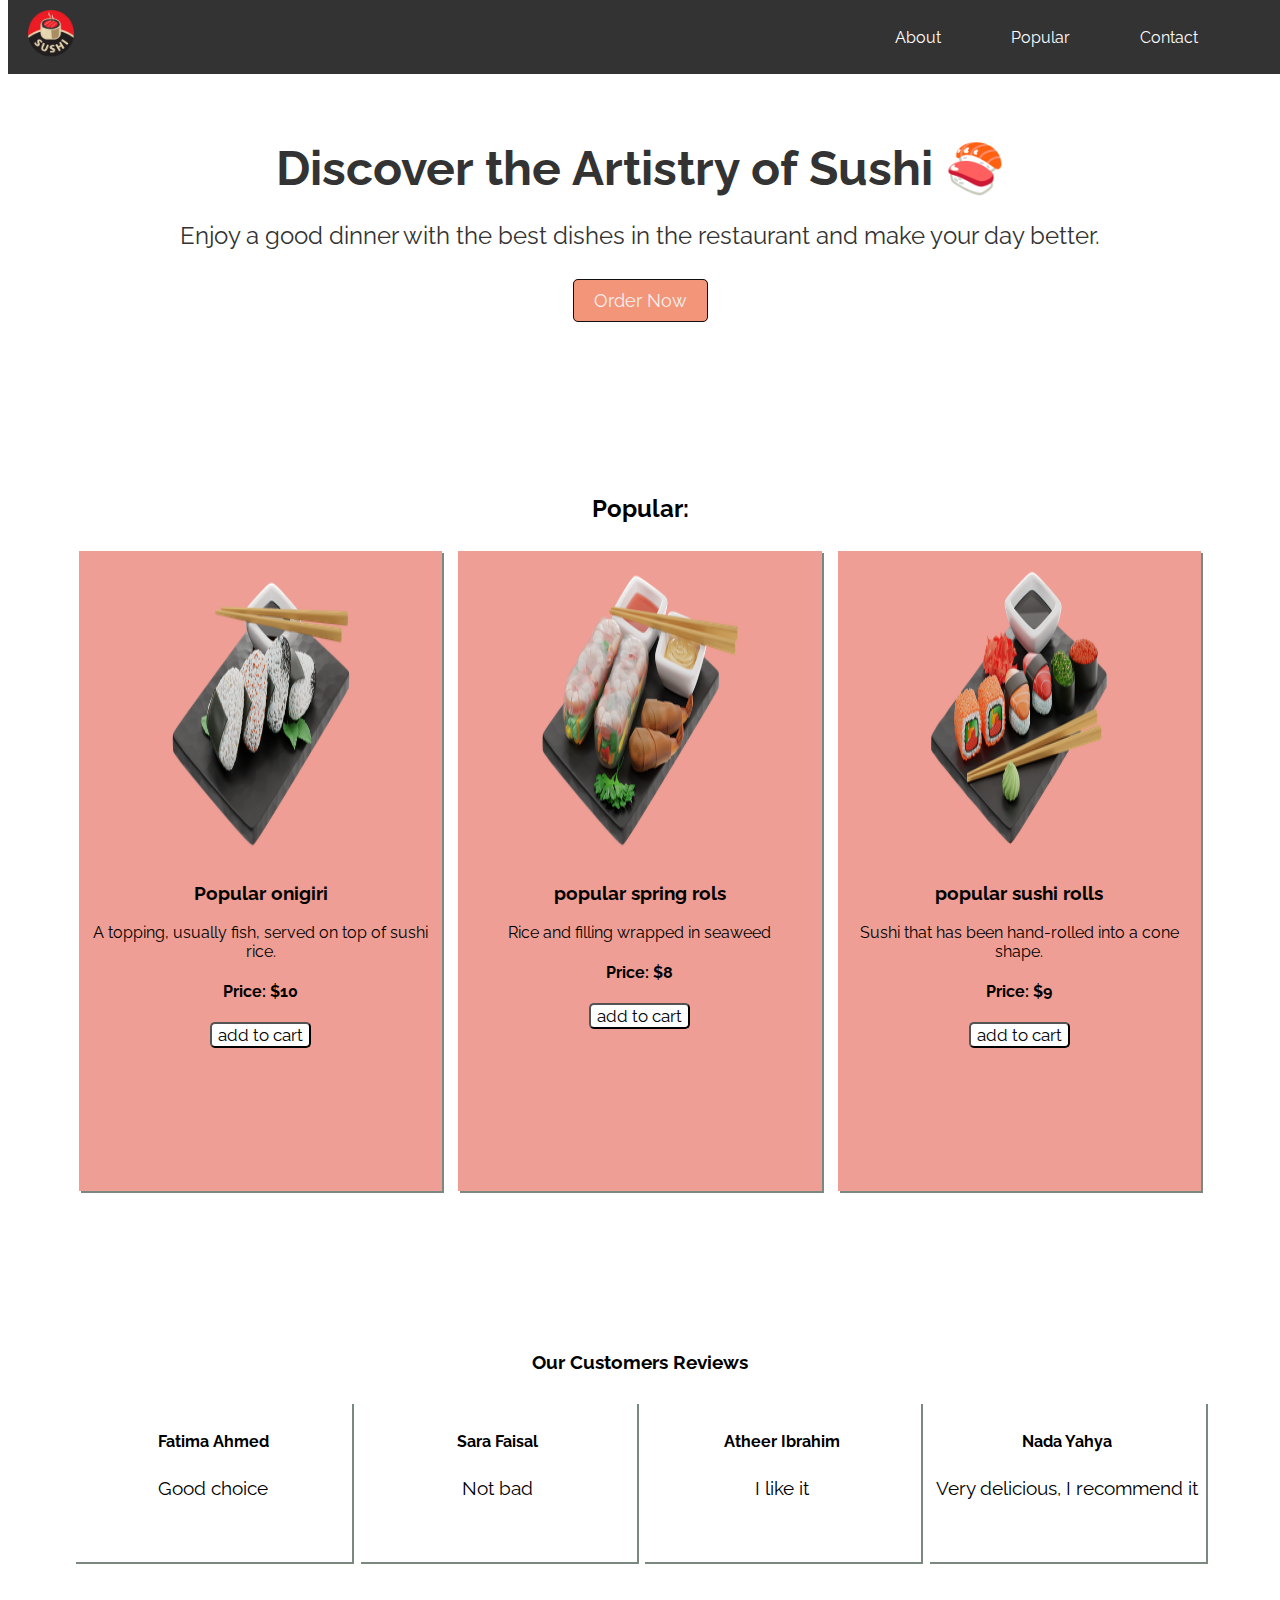
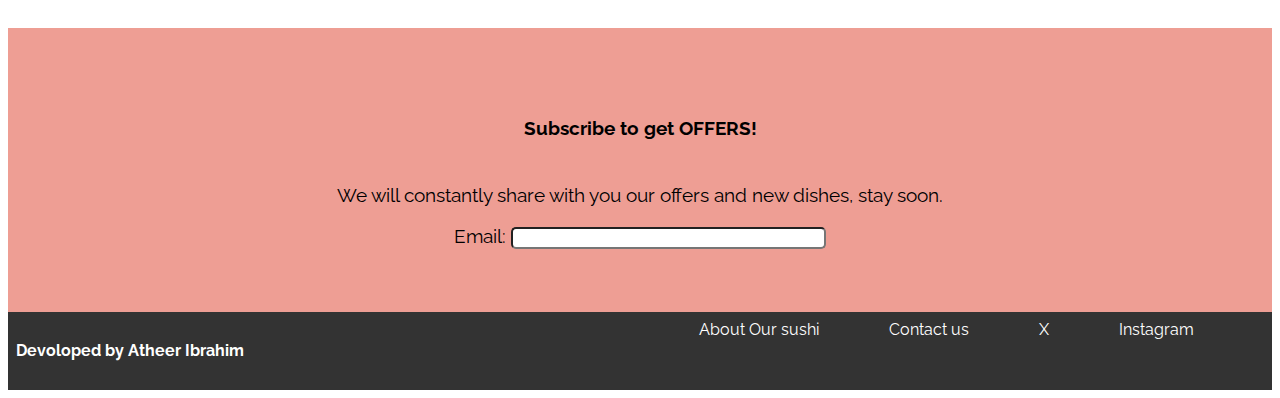
==== commit 7e3cc654: "change logo to better logo" ====
--- a/index.html
+++ b/index.html
@@ -23,7 +23,7 @@
     <!-- Header Section -->
     <header class="header">
       <article class="logo">
-        <img src="/img/logo_sushi.png" alt="Company Logo" />
+        <img src="/img/ORlogo.png" alt="Company Logo" />
       </article>
 
       <nav>
@@ -82,7 +82,7 @@
               class="img--products"
               alt="Sushi3"
             />
-            <h3> popular sushi rolls</h3>
+            <h3>popular sushi rolls</h3>
             <p>Sushi that has been hand-rolled into a cone shape.</p>
             <h4>Price: $9</h4>
             <button aria-label="purchasing">add to cart</button>
--- a/style.css
+++ b/style.css
@@ -175,6 +175,7 @@
   justify-content:left;
   align-items: left;
   padding:5%;
+  text-align: center;
 }
 
 input {
